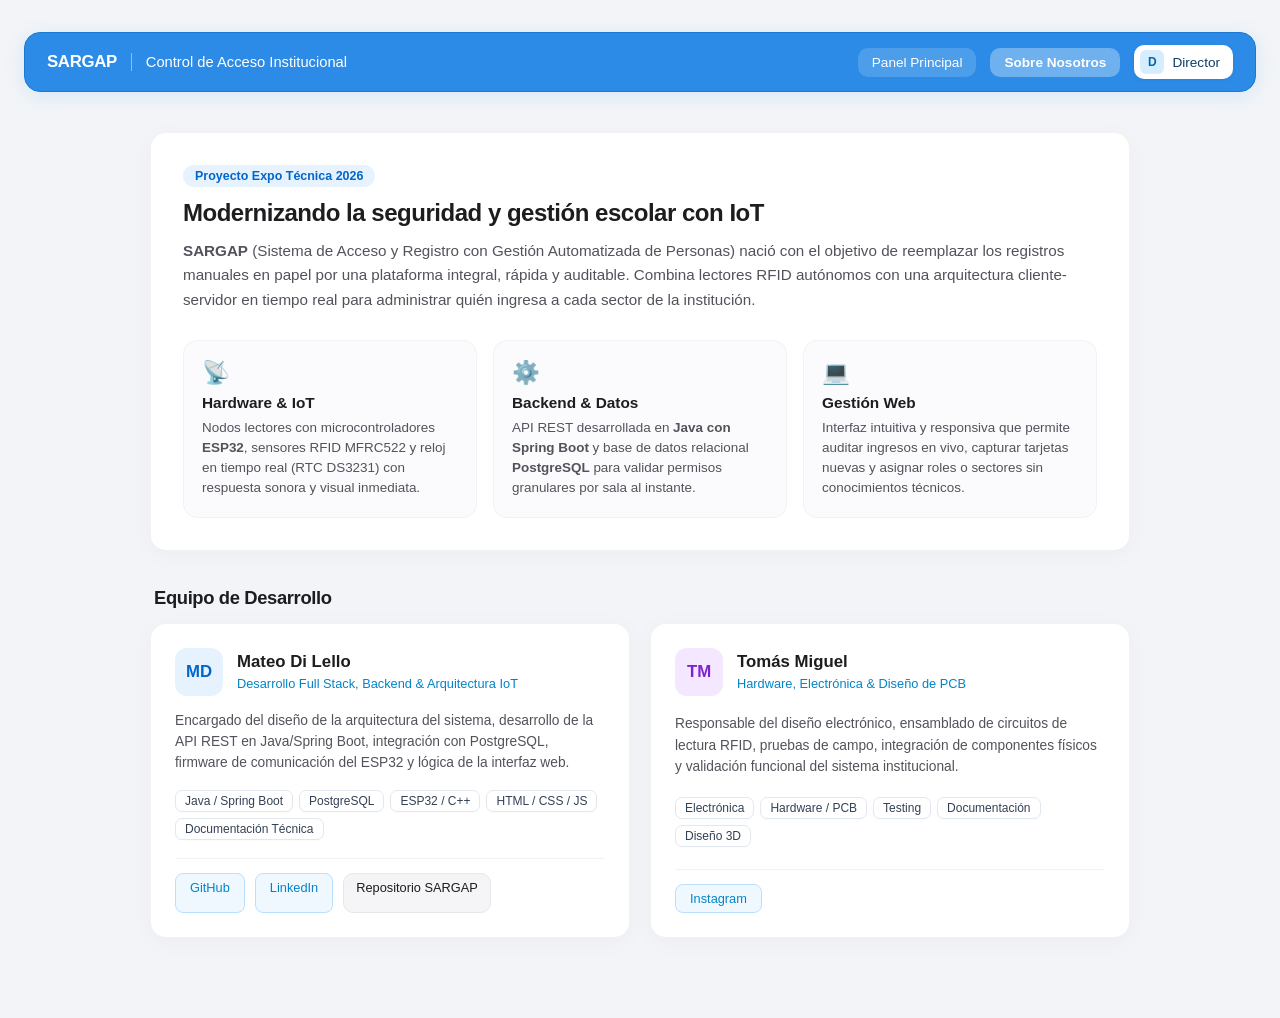
==== Frontend/pages/about.html @ 7285ae33 "Agrega pagina Sobre Nosotros y ajusta ancho de input UID" ====
<!DOCTYPE html>
<html lang="es">
<head>
  <meta charset="UTF-8">
  <meta name="viewport" content="width=device-width, initial-scale=1.0">
  <title>Sobre Nosotros — SARGAP</title>
  <!-- Ajustá esta ruta si tu carpeta de estilos tiene otro nombre -->
  <link rel="stylesheet" href="../css/styles.css">
</head>
<body>

  <!-- BARRA DE NAVEGACIÓN (Igual a index.html) -->
  <header class="navbar">
    <div class="navbar-left">
      <div class="brand">
        <!-- Ajustá la ruta de tu logo si hace falta -->
        <span class="brand-name">SARGAP</span>
      </div>
      <div class="divider"></div>
      <div class="header-title">
        <h1>Control de Acceso Institucional</h1>
      </div>
    </div>

    <div class="navbar-right">
      <a href="index.html" class="nav-item">Panel Principal</a>
      <a href="about.html" class="nav-item" style="background-color: rgba(255,255,255,0.32); font-weight: 600;">Sobre Nosotros</a>
      <div class="user-profile">
        <div class="avatar">D</div>
        <span>Director</span>
      </div>
    </div>
  </header>

  <main class="about-container">

    <!-- TARJETA DE PRESENTACIÓN DEL PROYECTO -->
    <section class="about-hero-card">
      <span class="about-pill">Proyecto Expo Técnica 2026</span>
      <h2>Modernizando la seguridad y gestión escolar con IoT</h2>
      <p>
        <strong>SARGAP</strong> (Sistema de Acceso y Registro con Gestión Automatizada de Personas) nació con el objetivo de reemplazar los registros manuales en papel por una plataforma integral, rápida y auditable. Combina lectores RFID autónomos con una arquitectura cliente-servidor en tiempo real para administrar quién ingresa a cada sector de la institución.
      </p>

      <!-- 3 PILARES TECNOLÓGICOS -->
      <div class="pillars-grid">
        <div class="pillar-item">
          <div class="pillar-icon">📡</div>
          <h3>Hardware & IoT</h3>
          <p>Nodos lectores con microcontroladores <strong>ESP32</strong>, sensores RFID MFRC522 y reloj en tiempo real (RTC DS3231) con respuesta sonora y visual inmediata.</p>
        </div>
        <div class="pillar-item">
          <div class="pillar-icon">⚙️</div>
          <h3>Backend & Datos</h3>
          <p>API REST desarrollada en <strong>Java con Spring Boot</strong> y base de datos relacional <strong>PostgreSQL</strong> para validar permisos granulares por sala al instante.</p>
        </div>
        <div class="pillar-item">
          <div class="pillar-icon">💻</div>
          <h3>Gestión Web</h3>
          <p>Interfaz intuitiva y responsiva que permite auditar ingresos en vivo, capturar tarjetas nuevas y asignar roles o sectores sin conocimientos técnicos.</p>
        </div>
      </div>
    </section>

    <!-- SECCIÓN DEL EQUIPO -->
    <div class="seccion-header">
      <h2>Equipo de Desarrollo</h2>
    </div>

    <section class="team-grid">
      <!-- INTEGRANTE 1: MATEO -->
      <article class="team-card">
        <div class="team-header">
          <div class="team-avatar avatar-mateo">MD</div>
          <div>
            <h3>Mateo Di Lello</h3>
            <span class="team-role">Desarrollo Full Stack, Backend & Arquitectura IoT</span>
          </div>
        </div>
        <p class="team-bio">
          Encargado del diseño de la arquitectura del sistema, desarrollo de la API REST en Java/Spring Boot, integración con PostgreSQL, firmware de comunicación del ESP32 y lógica de la interfaz web.
        </p>
        <div class="team-tags">
          <span class="mini-badge-espacio">Java / Spring Boot</span>
          <span class="mini-badge-espacio">PostgreSQL</span>
          <span class="mini-badge-espacio">ESP32 / C++</span>
          <span class="mini-badge-espacio">HTML / CSS / JS</span>
          <span class="mini-badge-espacio">Documentación Técnica</span>

        </div>
        <div class="team-links">
          <a href="https://github.com/MateoDiLello" target="_blank" rel="noopener noreferrer" class="btn-editar-tabla" style="text-decoration: none;">
            GitHub
          </a>
          <a href="https://www.linkedin.com/in/mateo-di-lello-48b751427" target="_blank" rel="noopener noreferrer" class="btn-editar-tabla" style="text-decoration: none;">
            LinkedIn
          </a>

          <a href="https://github.com/MateoDiLello/SARGAP" target="_blank" rel="noopener noreferrer" class="btn-secundario" style="text-decoration: none; padding: 6px 12px; font-size: 0.8rem;">
            Repositorio SARGAP
          </a>
        

        </div>
      </article>

      <!-- INTEGRANTE 2: TOMÁS -->
      <article class="team-card">
        <div class="team-header">
          <div class="team-avatar avatar-tomas">TM</div>
          <div>
            <h3>Tomás Miguel</h3>
            <span class="team-role">Hardware, Electrónica & Diseño de PCB</span>
          </div>
        </div>
        <p class="team-bio">
          Responsable del diseño electrónico, ensamblado de circuitos de lectura RFID, pruebas de campo, integración de componentes físicos y validación funcional del sistema institucional.
        </p>
        <div class="team-tags">
          <span class="mini-badge-espacio">Electrónica</span>
          <span class="mini-badge-espacio">Hardware / PCB</span>
          <span class="mini-badge-espacio">Testing</span>
          <span class="mini-badge-espacio">Documentación</span>
          <span class="mini-badge-espacio">Diseño 3D</span>
        </div>
        <div class="team-links">
          <a href="https://www.instagram.com/tom_mig_/" target="_blank" rel="noopener noreferrer" class="btn-editar-tabla" style="text-decoration: none;">
            Instagram
          </a>
        </div>
      </article>
    </section>

  </main>

</body>
</html>
---- Frontend/css/styles.css ----
/* =========================================
   1. CONFIGURACIÓN GENERAL Y TIPOGRAFÍA
   ========================================= */
* {
  box-sizing: border-box;
}

body {
  margin: 0;
  padding: 32px 24px;
  font-family: -apple-system, BlinkMacSystemFont, "SF Pro Display", "Segoe UI", Roboto, sans-serif;
  background-color: #f2f4f7;
  color: #1d1d1f;
  -webkit-font-smoothing: antialiased;
}

code {
  font-family: "SF Mono", Menlo, monospace;
  font-size: 0.82rem;
  color: #6e6e73;
}

/* =========================================
   2. BARRA DE NAVEGACIÓN (NAVBAR)
   ========================================= */
.navbar {
  max-width: 100%;
  margin: 0 auto 40px auto;
  background-color: #7cc0f8;
  border: 1px solid #69b5f5;
  padding: 12px 22px;
  border-radius: 16px;
  display: flex;
  justify-content: space-between;
  align-items: center;
  box-shadow: 0 4px 18px rgba(124, 192, 248, 0.22);
}

.navbar-left,
.navbar-right {
  display: flex;
  align-items: center;
  gap: 14px;
}

.brand {
  display: flex;
  align-items: center;
  gap: 10px;
}

.logo-img {
  height: 28px;
  width: auto;
  border-radius: 6px;
}

.brand-name {
  font-size: 1.05rem;
  font-weight: 700;
  color: #ffffff;
  letter-spacing: -0.02em;
}

.divider {
  width: 1px;
  height: 18px;
  background-color: rgba(255, 255, 255, 0.45);
}

.header-title h1 {
  margin: 0;
  font-size: 0.92rem;
  font-weight: 500;
  color: #ffffff;
}

.nav-item {
  color: #ffffff;
  text-decoration: none;
  font-size: 0.85rem;
  font-weight: 500;
  padding: 7px 14px;
  border-radius: 10px;
  background-color: rgba(255, 255, 255, 0.16);
  transition: background-color 0.2s ease;
}

.nav-item:hover {
  background-color: rgba(255, 255, 255, 0.28);
}

.user-profile {
  display: flex;
  align-items: center;
  gap: 8px;
  font-size: 0.85rem;
  color: #0f3d68;
  background-color: #ffffff;
  padding: 5px 13px 5px 6px;
  border-radius: 10px;
  box-shadow: 0 1px 4px rgba(0, 0, 0, 0.06);
}

.avatar {
  width: 24px;
  height: 24px;
  background-color: #d6ecff;
  color: #0369a1;
  border-radius: 6px;
  display: flex;
  align-items: center;
  justify-content: center;
  font-weight: 700;
  font-size: 0.75rem;
}

/* =========================================
   3. ENCABEZADOS DE SECCIÓN Y CONTENEDORES
   ========================================= */
.seccion-header,
.tabla-card,
.form-card {
  max-width: 980px;
  margin-left: auto;
  margin-right: auto;
}

.seccion-header {
  display: flex;
  justify-content: space-between;
  align-items: center;
  margin-bottom: 14px;
  margin-top: 36px;
  padding: 0 4px;
}

.seccion-header h2 {
  margin: 0;
  font-size: 1.15rem;
  font-weight: 600;
  color: #1d1d1f;
  letter-spacing: -0.02em;
}

/* =========================================
   4. BOTONES GENERALES
   ========================================= */
.btn-ver-todos {
  background-color: #ffffff;
  border: 1px solid #e5e7eb;
  color: #0284c7;
  padding: 6px 14px;
  border-radius: 10px;
  font-size: 0.82rem;
  font-weight: 500;
  cursor: pointer;
  box-shadow: 0 1px 2px rgba(0, 0, 0, 0.03);
  transition: all 0.2s ease;
}

.btn-ver-todos:hover {
  background-color: #f0f8ff;
  border-color: #bae0ff;
}

.btn-primario {
  width: 100%;
  padding: 9px 16px;
  background-color: #7cc0f8;
  border: 1px solid #69b5f5;
  color: #ffffff;
  border-radius: 10px;
  font-size: 0.85rem;
  font-weight: 600;
  cursor: pointer;
  box-shadow: 0 2px 8px rgba(124, 192, 248, 0.25);
  transition: all 0.2s ease;
}

.btn-primario:hover {
  background-color: #63b3f6;
  transform: translateY(-1px);
}

.btn-secundario {
  padding: 8px 16px;
  background-color: #f5f5f7;
  border: 1px solid #e5e7eb;
  color: #1d1d1f;
  border-radius: 10px;
  font-size: 0.85rem;
  font-weight: 500;
  cursor: pointer;
  transition: background-color 0.15s ease;
}

.btn-secundario:hover {
  background-color: #e8e8ed;
}

.btn-editar-tabla {
  background-color: #f0f8ff;
  border: 1px solid #bae0ff;
  color: #0284c7;
  padding: 6px 14px;
  border-radius: 8px;
  font-size: 0.8rem;
  font-weight: 500;
  cursor: pointer;
  white-space: nowrap;
  transition: all 0.15s ease;
}

.btn-editar-tabla:hover {
  background-color: #7cc0f8;
  border-color: #69b5f5;
  color: #ffffff;
}

/* =========================================
   5. TARJETAS DE TABLAS Y COLUMNAS
   ========================================= */
.tabla-card {
  background: #ffffff;
  border-radius: 16px;
  border: 1px solid rgba(0, 0, 0, 0.05);
  box-shadow: 0 4px 24px rgba(0, 0, 0, 0.03);
  overflow: hidden;
  margin-bottom: 36px;
}

table {
  width: 100%;
  border-collapse: collapse;
  text-align: left;
}

thead {
  background-color: #ffffff;
  border-bottom: 1px solid #f0f2f5;
}

th {
  padding: 14px 22px;
  font-size: 0.76rem;
  font-weight: 600;
  color: #86868b;
  letter-spacing: 0.02em;
}

td {
  padding: 14px 22px;
  font-size: 0.88rem;
  border-bottom: 1px solid #f5f5f7;
  color: #1d1d1f;
}

td:first-child {
  white-space: nowrap;
}

tbody tr {
  transition: background-color 0.15s ease;
}

tbody tr:hover {
  background-color: #f8fbff;
}

tbody tr:last-child td {
  border-bottom: none;
}

/* Distribución equilibrada en tabla de usuarios (evita espacio muerto) */
#tabla-usuarios {
  table-layout: fixed;
}

#tabla-usuarios th:nth-child(1),
#tabla-usuarios td:nth-child(1) { width: 22%; }

#tabla-usuarios th:nth-child(2),
#tabla-usuarios td:nth-child(2) { width: 25%; }

#tabla-usuarios th:nth-child(3),
#tabla-usuarios td:nth-child(3) { width: 16%; }

#tabla-usuarios th:nth-child(4),
#tabla-usuarios td:nth-child(4) { width: 23%; }

#tabla-usuarios th:nth-child(5),
#tabla-usuarios td:nth-child(5) { width: 14%; text-align: left; }

/* =========================================
   6. BADGES, ESTADOS Y FECHA/HORA
   ========================================= */
.dot {
  height: 7px;
  width: 7px;
  border-radius: 50%;
  display: inline-block;
  margin-right: 10px;
  vertical-align: middle;
  flex-shrink: 0;
}
.dot-verde { background-color: #34c759; }
.dot-rojo { background-color: #ff3b30; }

/* Fecha y hora moderna */
.fecha-contenedor {
  display: inline-flex;
  align-items: center;
  gap: 8px;
  white-space: nowrap;
  vertical-align: middle;
  font-variant-numeric: tabular-nums;
}

.fecha-dia {
  font-weight: 500;
  color: #1d1d1f;
}

.fecha-hora {
  font-size: 0.78rem;
  font-weight: 500;
  color: #6e6e73;
  background-color: #f5f5f7;
  padding: 2px 7px;
  border-radius: 6px;
}

/* Etiquetas de Rol (paleta pastel diferenciada) */
.badge-rol {
  padding: 4px 12px;
  border-radius: 8px;
  font-size: 0.78rem;
  font-weight: 600;
  display: inline-block;
  letter-spacing: -0.01em;
}

.rol-alumno    { background-color: #e6f3ff; color: #0066cc; }
.rol-docente   { background-color: #f3e8ff; color: #7e22ce; }
.rol-preceptor { background-color: #fef3c7; color: #b45309; }
.rol-personal  { background-color: #ccfbf1; color: #0f766e; }
.rol-directivo { background-color: #ffe4e6; color: #be123c; }
.rol-visitante { background-color: #ecfccb; color: #4d7c0f; }
.rol-sin-rol   { background-color: #f5f5f7; color: #86868b; }

/* Etiquetas de Resultado */
.badge-resultado {
  padding: 5px 12px;
  border-radius: 8px;
  font-size: 0.8rem;
  font-weight: 600;
  display: inline-flex;
  align-items: center;
  gap: 6px;
}

.res-permitido {
  background-color: #e3f9e9;
  color: #167938;
}

.res-denegado {
  background-color: #fde7e7;
  color: #c5221f;
}

/* =========================================
   7. CÁPSULA INTERACTIVA DE ESPACIOS
   ========================================= */
.espacios-wrapper {
  display: flex;
  flex-direction: column;
  align-items: flex-start;
}

.btn-espacios-pill {
  display: inline-flex;
  align-items: center;
  gap: 8px;
  padding: 5px 12px;
  background-color: #f8fafc;
  border: 1px solid #e2e8f0;
  border-radius: 999px;
  color: #334155;
  font-family: inherit;
  font-size: 0.82rem;
  font-weight: 500;
  cursor: pointer;
  transition: all 0.2s cubic-bezier(0.25, 0.8, 0.25, 1);
  user-select: none;
}

.btn-espacios-pill:hover {
  background-color: #f0f8ff;
  border-color: #bae0ff;
  color: #0284c7;
  transform: translateY(-1px);
  box-shadow: 0 2px 6px rgba(124, 192, 248, 0.18);
}

.btn-espacios-pill:active {
  transform: scale(0.96);
}

.btn-espacios-pill.abierto {
  background-color: #e6f3ff;
  border-color: #7cc0f8;
  color: #0066cc;
}

.pill-count {
  background-color: #e2e8f0;
  color: #475569;
  font-size: 0.72rem;
  font-weight: 700;
  padding: 1px 7px;
  border-radius: 999px;
  transition: all 0.2s ease;
}

.btn-espacios-pill:hover .pill-count,
.btn-espacios-pill.abierto .pill-count {
  background-color: #7cc0f8;
  color: #ffffff;
}

.pill-chevron {
  width: 14px;
  height: 14px;
  transition: transform 0.28s cubic-bezier(0.34, 1.56, 0.64, 1);
}

.btn-espacios-pill.abierto .pill-chevron {
  transform: rotate(180deg);
}

.espacios-panel {
  max-height: 0;
  overflow: hidden;
  opacity: 0;
  transform: translateY(-4px);
  transition: max-height 0.3s ease, opacity 0.22s ease, transform 0.22s ease, margin-top 0.22s ease;
}

.espacios-panel.abierto {
  max-height: 180px;
  opacity: 1;
  transform: translateY(0);
  margin-top: 8px;
}

.badge-espacios-container {
  display: flex;
  flex-wrap: wrap;
  gap: 6px;
  max-width: 280px;
  padding: 8px 10px;
  background-color: #fbfbfd;
  border: 1px solid #f0f2f5;
  border-radius: 12px;
}

.mini-badge-espacio {
  background-color: #ffffff;
  color: #334155;
  border: 1px solid #e2e8f0;
  padding: 3px 9px;
  border-radius: 7px;
  font-size: 0.75rem;
  font-weight: 500;
  box-shadow: 0 1px 2px rgba(0, 0, 0, 0.02);
}

.mini-badge-espacio.total {
  background-color: #ffe4e6;
  color: #be123c;
  border-color: #fecdd3;
  font-weight: 600;
}

/* =========================================
   8. PIE DE TABLA Y PAGINACIÓN
   ========================================= */
.tabla-footer {
  padding: 12px 22px;
  background-color: #fbfbfd;
  border-top: 1px solid #f0f2f5;
  font-size: 0.8rem;
  color: #86868b;
  display: flex;
justify-content: space-between;
align-items: center;
flex-wrap: wrap;
gap: 10px;
}
.paginacion {
display: flex;
align-items: center;
gap: 5px;
}
.btn-pagina {
min-width: 30px;
height: 30px;
padding: 0 8px;
border-radius: 8px;
border: 1px solid #e2e8f0;
background-color: #ffffff;
color: #475569;
font-size: 0.8rem;
font-weight: 500;
cursor: pointer;
transition: all 0.15s ease;
}
.btn-pagina:hover:not(:disabled) {
background-color: #f0f8ff;
border-color: #bae0ff;
color: #0284c7;
}
.btn-pagina.activa {
background-color: #7cc0f8;
border-color: #7cc0f8;
color: #ffffff;
font-weight: 600;
}
.paginacion-puntos {
color: #94a3b8;
padding: 0 4px;
font-size: 0.85rem;
}
/* =========================================
9. FORMULARIO DE ALTA DE USUARIO
========================================= */
.form-card {
margin-bottom: 28px;
background: #ffffff;
border-radius: 16px;
border: 1px solid rgba(0, 0, 0, 0.05);
box-shadow: 0 4px 24px rgba(0, 0, 0, 0.03);
padding: 20px 22px;
}
.form-grid {
display: grid;
grid-template-columns: repeat(auto-fit, minmax(240px, 1fr));
gap: 14px;
align-items: end;
}
.form-group label {
display: block;
font-size: 0.78rem;
font-weight: 600;
color: #86868b;
margin-bottom: 6px;
}
.form-control {
width: 100%;
padding: 9px 12px;
border-radius: 10px;
border: 1px solid #e5e7eb;
background-color: #fbfbfd;
color: #1d1d1f;
font-family: inherit;
font-size: 0.86rem;
transition: all 0.2s ease;
}
.form-control:focus {
outline: none;
background-color: #ffffff;
border-color: #7cc0f8;
box-shadow: 0 0 0 3px rgba(124, 192, 248, 0.22);
}
.input-uppercase {
text-transform: uppercase;
font-family: "SF Mono", Menlo, monospace;
}
.mensaje-feedback {
margin: 12px 0 0 0;
font-size: 0.84rem;
font-weight: 500;
display: none;
}
/* =========================================
10. VENTANA MODAL DE EDICIÓN
========================================= */
.modal-overlay {
display: none;
position: fixed;
inset: 0;
background-color: rgba(29, 29, 31, 0.45);
backdrop-filter: blur(4px);
-webkit-backdrop-filter: blur(4px);
justify-content: center;
align-items: center;
z-index: 1000;
padding: 16px;
}
.modal-card {
background: #ffffff;
border-radius: 16px;
border: 1px solid rgba(0, 0, 0, 0.06);
box-shadow: 0 20px 40px rgba(0, 0, 0, 0.14);
padding: 24px;
width: 440px;
max-width: 100%;
animation: modalFadeIn 0.18s ease-out;
}
@keyframes modalFadeIn {
from { opacity: 0; transform: scale(0.97); }
to   { opacity: 1; transform: scale(1); }
}
.modal-title {
margin: 0 0 18px 0;
font-size: 1.05rem;
font-weight: 600;
color: #1d1d1f;
}
.modal-title span {
color: #0284c7;
}
.espacios-grid {
display: grid;
grid-template-columns: 1fr 1fr;
gap: 10px;
background-color: #fbfbfd;
border: 1px solid #e5e7eb;
border-radius: 12px;
padding: 14px;
margin-bottom: 16px;
}
.espacio-item {
display: flex;
align-items: center;
gap: 8px;
font-size: 0.85rem;
color: #1d1d1f;
cursor: pointer;
}
.espacio-item.total {
grid-column: span 2;
padding-bottom: 10px;
margin-bottom: 2px;
border-bottom: 1px solid #e5e7eb;
font-weight: 600;
color: #0369a1;
}
.modal-check-activo {
display: flex;
align-items: center;
gap: 8px;
font-size: 0.86rem;
font-weight: 500;
color: #1d1d1f;
margin-bottom: 22px;
cursor: pointer;
}
.modal-actions {
display: flex;
justify-content: flex-end;
gap: 10px;
}
.modal-actions .btn-primario {
width: auto;
}

/* =========================================
   11. DISEÑO RESPONSIVE (TABLETS Y MÓVILES)
   ========================================= */

/* Permite desplazamiento horizontal suave en tablas si la pantalla es muy angosta */
.tabla-card {
  overflow-x: auto;
  -webkit-overflow-scrolling: touch;
}

/* Tablets y pantallas medianas (hasta 860px) */
@media (max-width: 860px) {
  .navbar {
    flex-direction: column;
    align-items: flex-start;
    gap: 12px;
    padding: 16px;
  }

  .navbar-right {
    width: 100%;
    justify-content: space-between;
    flex-wrap: wrap;
  }

  .divider,
  .header-title {
    display: none; /* Simplifica el header en pantallas medianas/chicas */
  }

  /* Desactiva anchos fijos de columnas para que la tabla respire en scroll horizontal */
  #tabla-usuarios {
    table-layout: auto;
    min-width: 680px;
  }

  #tabla-usuarios th,
  #tabla-usuarios td {
    width: auto !important;
  }

  table {
    min-width: 680px;
  }
}

/* Celulares (hasta 600px) */
@media (max-width: 600px) {
  body {
    padding: 16px 12px;
  }

  .navbar {
    margin-bottom: 24px;
    border-radius: 14px;
  }

  .seccion-header {
    margin-top: 24px;
    flex-wrap: wrap;
    gap: 10px;
  }

  .seccion-header h2 {
    font-size: 1.05rem;
  }

  .form-card {
    padding: 16px;
    border-radius: 14px;
  }

  .form-grid {
    grid-template-columns: 1fr; /* Apila los campos en una sola columna cómoda para el dedo */
    gap: 12px;
  }

  th,
  td {
    padding: 11px 14px;
    font-size: 0.82rem;
  }

  .tabla-footer {
    flex-direction: column;
    align-items: flex-start;
    padding: 12px 14px;
  }

  .paginacion {
    width: 100%;
    justify-content: center;
    flex-wrap: wrap;
  }

  /* Ajustes del Modal en celular */
  .modal-card {
    padding: 18px;
    border-radius: 14px;
  }

  .espacios-grid {
    grid-template-columns: 1fr; /* Un checkbox por fila para tocar cómodo */
  }

  .espacio-item.total {
    grid-column: span 1;
  }

  .modal-actions {
    flex-direction: column-reverse;
  }

  .modal-actions button,
  .modal-actions .btn-primario {
    width: 100%;
  }
}

/* =========================================
   12. ACCESIBILIDAD (SIN JAVASCRIPT)
   ========================================= */

/* 1. Foco visible y claro al navegar con teclado (tecla Tab) */
a:focus-visible,
button:focus-visible,
input:focus-visible,
select:focus-visible,
summary:focus-visible {
  outline: 3px solid #0284c7;
  outline-offset: 2px;
  border-radius: 8px;
}

/* 2. Mejor contraste en textos secundarios (cumple estándar WCAG AA) */
th,
.tabla-footer,
.form-group label,
.fecha-hora {
  color: #52525b; /* Gris más oscuro y legible que #86868b */
}

.navbar {
  background-color: #2b8be6; /* Celeste con mayor contraste para texto blanco */
  border-color: #1d78d1;
}

/* 3. Tamaño táctil mínimo recomendado (44px en controles principales) */
.btn-primario,
.btn-secundario,
.form-control {
  min-height: 40px;
}

/* 4. Respeta la preferencia del sistema de reducir animaciones */
@media (prefers-reduced-motion: reduce) {
  *,
  *::before,
  *::after {
    animation-duration: 0.01ms !important;
    animation-iteration-count: 1 !important;
    transition-duration: 0.01ms !important;
    scroll-behavior: auto !important;
  }
}


/* =========================================
   13. PÁGINA SOBRE NOSOTROS
   ========================================= */
.about-container {
  max-width: 980px;
  margin: 0 auto 48px auto;
}

.about-hero-card {
  background: #ffffff;
  border-radius: 16px;
  border: 1px solid rgba(0, 0, 0, 0.05);
  box-shadow: 0 4px 24px rgba(0, 0, 0, 0.03);
  padding: 32px;
  margin-bottom: 32px;
}

.about-pill {
  display: inline-block;
  background-color: #e6f3ff;
  color: #0066cc;
  font-size: 0.78rem;
  font-weight: 600;
  padding: 4px 12px;
  border-radius: 999px;
  margin-bottom: 12px;
}

.about-hero-card h2 {
  margin: 0 0 12px 0;
  font-size: 1.5rem;
  font-weight: 700;
  color: #1d1d1f;
  letter-spacing: -0.02em;
}

.about-hero-card > p {
  margin: 0 0 28px 0;
  font-size: 0.95rem;
  line-height: 1.6;
  color: #52525b;
}

.pillars-grid {
  display: grid;
  grid-template-columns: repeat(auto-fit, minmax(240px, 1fr));
  gap: 16px;
}

.pillar-item {
  background-color: #fbfbfd;
  border: 1px solid #f0f2f5;
  border-radius: 14px;
  padding: 18px;
}

.pillar-icon {
  font-size: 1.4rem;
  margin-bottom: 8px;
}

.pillar-item h3 {
  margin: 0 0 6px 0;
  font-size: 0.96rem;
  font-weight: 600;
  color: #1d1d1f;
}

.pillar-item p {
  margin: 0;
  font-size: 0.84rem;
  line-height: 1.5;
  color: #52525b;
}

/* Tarjetas del equipo */
.team-grid {
  display: grid;
  grid-template-columns: repeat(auto-fit, minmax(320px, 1fr));
  gap: 20px;
}

.team-card {
  background: #ffffff;
  border-radius: 16px;
  border: 1px solid rgba(0, 0, 0, 0.05);
  box-shadow: 0 4px 24px rgba(0, 0, 0, 0.03);
  padding: 24px;
  display: flex;
  flex-direction: column;
  justify-content: space-between;
}

.team-header {
  display: flex;
  align-items: center;
  gap: 14px;
  margin-bottom: 14px;
}

.team-avatar {
  width: 48px;
  height: 48px;
  border-radius: 12px;
  display: flex;
  align-items: center;
  justify-content: center;
  font-size: 1.05rem;
  font-weight: 700;
  flex-shrink: 0;
}

.avatar-mateo {
  background-color: #e6f3ff;
  color: #0066cc;
}

.avatar-tomas {
  background-color: #f3e8ff;
  color: #7e22ce;
}

.team-header h3 {
  margin: 0 0 2px 0;
  font-size: 1.05rem;
  font-weight: 600;
  color: #1d1d1f;
}

.team-role {
  font-size: 0.8rem;
  font-weight: 500;
  color: #0284c7;
}

.team-bio {
  margin: 0 0 16px 0;
  font-size: 0.86rem;
  line-height: 1.55;
  color: #52525b;
}

.team-tags {
  display: flex;
  flex-wrap: wrap;
  gap: 6px;
  margin-bottom: 18px;
}

.team-links {
  display: flex;
  gap: 10px;
  padding-top: 14px;
  border-top: 1px solid #f0f2f5;
}
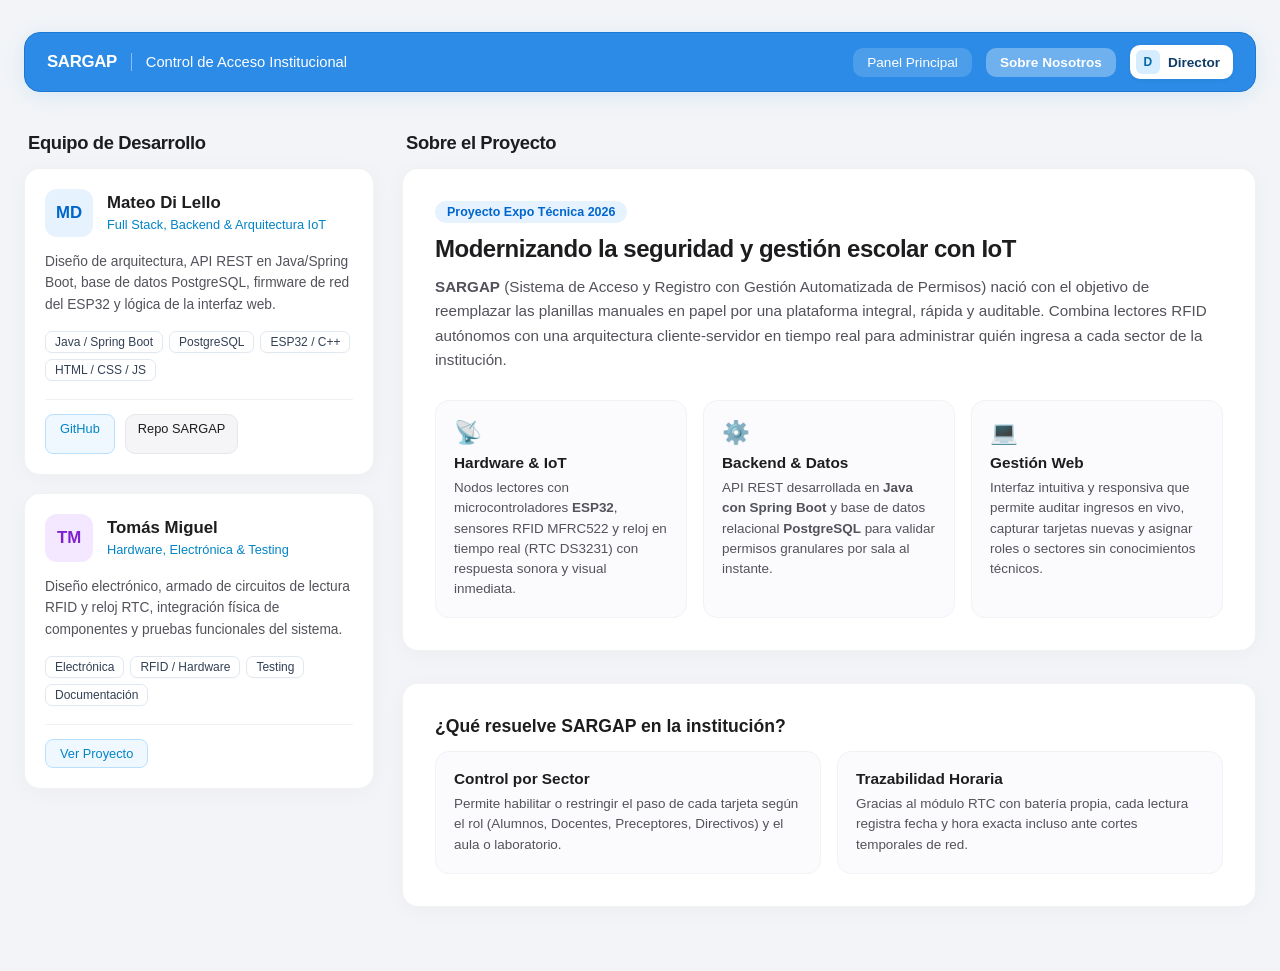
==== commit 0d68b04c: "Actualiza layout en 2 columnas alineadas en Panel Principal y Sobre Nosotros" ====
--- a/Frontend/pages/about.html
+++ b/Frontend/pages/about.html
@@ -1,19 +1,20 @@
 <!DOCTYPE html>
 <html lang="es">
+
 <head>
   <meta charset="UTF-8">
   <meta name="viewport" content="width=device-width, initial-scale=1.0">
   <title>Sobre Nosotros — SARGAP</title>
-  <!-- Ajustá esta ruta si tu carpeta de estilos tiene otro nombre -->
   <link rel="stylesheet" href="../css/styles.css">
 </head>
+
 <body>
 
-  <!-- BARRA DE NAVEGACIÓN (Igual a index.html) -->
+  <!-- BARRA DE NAVEGACIÓN (Idéntica a index.html) -->
   <header class="navbar">
     <div class="navbar-left">
       <div class="brand">
-        <!-- Ajustá la ruta de tu logo si hace falta -->
+        <img src="../img/logo.png" alt="Logo SARGAP" class="logo-img" onerror="this.style.display='none'">
         <span class="brand-name">SARGAP</span>
       </div>
       <div class="divider"></div>
@@ -27,111 +28,127 @@
       <a href="about.html" class="nav-item" style="background-color: rgba(255,255,255,0.32); font-weight: 600;">Sobre Nosotros</a>
       <div class="user-profile">
         <div class="avatar">D</div>
-        <span>Director</span>
+        <span><strong>Director</strong></span>
       </div>
     </div>
   </header>
 
-  <main class="about-container">
+  <!-- LAYOUT EN 2 COLUMNAS (Reutiliza .dashboard-layout) -->
+  <main class="dashboard-layout">
 
-    <!-- TARJETA DE PRESENTACIÓN DEL PROYECTO -->
-    <section class="about-hero-card">
-      <span class="about-pill">Proyecto Expo Técnica 2026</span>
-      <h2>Modernizando la seguridad y gestión escolar con IoT</h2>
-      <p>
-        <strong>SARGAP</strong> (Sistema de Acceso y Registro con Gestión Automatizada de Personas) nació con el objetivo de reemplazar los registros manuales en papel por una plataforma integral, rápida y auditable. Combina lectores RFID autónomos con una arquitectura cliente-servidor en tiempo real para administrar quién ingresa a cada sector de la institución.
-      </p>
+    <!-- COLUMNA IZQUIERDA: TARJETAS DE MATEO Y TOMÁS -->
+    <aside class="dashboard-sidebar">
+      <div class="seccion-header" style="margin-top: 0;">
+        <h2>Equipo de Desarrollo</h2>
+      </div>
 
-      <!-- 3 PILARES TECNOLÓGICOS -->
-      <div class="pillars-grid">
-        <div class="pillar-item">
-          <div class="pillar-icon">📡</div>
-          <h3>Hardware & IoT</h3>
-          <p>Nodos lectores con microcontroladores <strong>ESP32</strong>, sensores RFID MFRC522 y reloj en tiempo real (RTC DS3231) con respuesta sonora y visual inmediata.</p>
-        </div>
-        <div class="pillar-item">
-          <div class="pillar-icon">⚙️</div>
-          <h3>Backend & Datos</h3>
-          <p>API REST desarrollada en <strong>Java con Spring Boot</strong> y base de datos relacional <strong>PostgreSQL</strong> para validar permisos granulares por sala al instante.</p>
-        </div>
-        <div class="pillar-item">
-          <div class="pillar-icon">💻</div>
-          <h3>Gestión Web</h3>
-          <p>Interfaz intuitiva y responsiva que permite auditar ingresos en vivo, capturar tarjetas nuevas y asignar roles o sectores sin conocimientos técnicos.</p>
-        </div>
+      <div class="team-sidebar-list">
+        <!-- INTEGRANTE 1: MATEO -->
+        <article class="team-card">
+          <div class="team-header">
+            <div class="team-avatar avatar-mateo">MD</div>
+            <div>
+              <h3>Mateo Di Lello</h3>
+              <span class="team-role">Full Stack, Backend & Arquitectura IoT</span>
+            </div>
+          </div>
+          <p class="team-bio">
+            Diseño de arquitectura, API REST en Java/Spring Boot, base de datos PostgreSQL, firmware de red del ESP32 y lógica de la interfaz web.
+          </p>
+          <div class="team-tags">
+            <span class="mini-badge-espacio">Java / Spring Boot</span>
+            <span class="mini-badge-espacio">PostgreSQL</span>
+            <span class="mini-badge-espacio">ESP32 / C++</span>
+            <span class="mini-badge-espacio">HTML / CSS / JS</span>
+          </div>
+          <div class="team-links">
+            <a href="https://github.com" target="_blank" rel="noopener noreferrer" class="btn-editar-tabla" style="text-decoration: none;">
+              GitHub
+            </a>
+            <a href="https://github.com/SARGAP" target="_blank" rel="noopener noreferrer" class="btn-secundario" style="text-decoration: none; padding: 6px 12px; font-size: 0.8rem;">
+              Repo SARGAP
+            </a>
+          </div>
+        </article>
+
+        <!-- INTEGRANTE 2: TOMÁS -->
+        <article class="team-card">
+          <div class="team-header">
+            <div class="team-avatar avatar-tomas">TM</div>
+            <div>
+              <h3>Tomás Miguel</h3>
+              <span class="team-role">Hardware, Electrónica & Testing</span>
+            </div>
+          </div>
+          <p class="team-bio">
+            Diseño electrónico, armado de circuitos de lectura RFID y reloj RTC, integración física de componentes y pruebas funcionales del sistema.
+          </p>
+          <div class="team-tags">
+            <span class="mini-badge-espacio">Electrónica</span>
+            <span class="mini-badge-espacio">RFID / Hardware</span>
+            <span class="mini-badge-espacio">Testing</span>
+            <span class="mini-badge-espacio">Documentación</span>
+          </div>
+          <div class="team-links">
+            <a href="https://github.com/SARGAP" target="_blank" rel="noopener noreferrer" class="btn-editar-tabla" style="text-decoration: none;">
+              Ver Proyecto
+            </a>
+          </div>
+        </article>
       </div>
-    </section>
+    </aside>
 
-    <!-- SECCIÓN DEL EQUIPO -->
-    <div class="seccion-header">
-      <h2>Equipo de Desarrollo</h2>
-    </div>
+    <!-- COLUMNA DERECHA: INFORMACIÓN DEL PROYECTO Y ARQUITECTURA -->
+    <div class="dashboard-content">
+      <div class="seccion-header" style="margin-top: 0;">
+        <h2>Sobre el Proyecto</h2>
+      </div>
 
-    <section class="team-grid">
-      <!-- INTEGRANTE 1: MATEO -->
-      <article class="team-card">
-        <div class="team-header">
-          <div class="team-avatar avatar-mateo">MD</div>
-          <div>
-            <h3>Mateo Di Lello</h3>
-            <span class="team-role">Desarrollo Full Stack, Backend & Arquitectura IoT</span>
+      <section class="about-hero-card">
+        <span class="about-pill">Proyecto Expo Técnica 2026</span>
+        <h2>Modernizando la seguridad y gestión escolar con IoT</h2>
+        <p>
+          <strong>SARGAP</strong> (Sistema de Acceso y Registro con Gestión Automatizada de Permisos) nació con el objetivo de reemplazar las planillas manuales en papel por una plataforma integral, rápida y auditable. Combina lectores RFID autónomos con una arquitectura cliente-servidor en tiempo real para administrar quién ingresa a cada sector de la institución.
+        </p>
+
+        <!-- 3 PILARES TECNOLÓGICOS -->
+        <div class="pillars-grid">
+          <div class="pillar-item">
+            <div class="pillar-icon">📡</div>
+            <h3>Hardware & IoT</h3>
+            <p>Nodos lectores con microcontroladores <strong>ESP32</strong>, sensores RFID MFRC522 y reloj en tiempo real (RTC DS3231) con respuesta sonora y visual inmediata.</p>
+          </div>
+          <div class="pillar-item">
+            <div class="pillar-icon">⚙️</div>
+            <h3>Backend & Datos</h3>
+            <p>API REST desarrollada en <strong>Java con Spring Boot</strong> y base de datos relacional <strong>PostgreSQL</strong> para validar permisos granulares por sala al instante.</p>
+          </div>
+          <div class="pillar-item">
+            <div class="pillar-icon">💻</div>
+            <h3>Gestión Web</h3>
+            <p>Interfaz intuitiva y responsiva que permite auditar ingresos en vivo, capturar tarjetas nuevas y asignar roles o sectores sin conocimientos técnicos.</p>
           </div>
         </div>
-        <p class="team-bio">
-          Encargado del diseño de la arquitectura del sistema, desarrollo de la API REST en Java/Spring Boot, integración con PostgreSQL, firmware de comunicación del ESP32 y lógica de la interfaz web.
-        </p>
-        <div class="team-tags">
-          <span class="mini-badge-espacio">Java / Spring Boot</span>
-          <span class="mini-badge-espacio">PostgreSQL</span>
-          <span class="mini-badge-espacio">ESP32 / C++</span>
-          <span class="mini-badge-espacio">HTML / CSS / JS</span>
-          <span class="mini-badge-espacio">Documentación Técnica</span>
+      </section>
 
-        </div>
-        <div class="team-links">
-          <a href="https://github.com/MateoDiLello" target="_blank" rel="noopener noreferrer" class="btn-editar-tabla" style="text-decoration: none;">
-            GitHub
-          </a>
-          <a href="https://www.linkedin.com/in/mateo-di-lello-48b751427" target="_blank" rel="noopener noreferrer" class="btn-editar-tabla" style="text-decoration: none;">
-            LinkedIn
-          </a>
-
-          <a href="https://github.com/MateoDiLello/SARGAP" target="_blank" rel="noopener noreferrer" class="btn-secundario" style="text-decoration: none; padding: 6px 12px; font-size: 0.8rem;">
-            Repositorio SARGAP
-          </a>
-        
-
-        </div>
-      </article>
-
-      <!-- INTEGRANTE 2: TOMÁS -->
-      <article class="team-card">
-        <div class="team-header">
-          <div class="team-avatar avatar-tomas">TM</div>
-          <div>
-            <h3>Tomás Miguel</h3>
-            <span class="team-role">Hardware, Electrónica & Diseño de PCB</span>
+      <!-- TARJETA EXTRA DE CARACTERÍSTICAS CLAVE -->
+      <section class="about-hero-card">
+        <h3 style="margin: 0 0 14px 0; font-size: 1.1rem; color: #1d1d1f;">¿Qué resuelve SARGAP en la institución?</h3>
+        <div class="pillars-grid">
+          <div class="pillar-item">
+            <h3>Control por Sector</h3>
+            <p>Permite habilitar o restringir el paso de cada tarjeta según el rol (Alumnos, Docentes, Preceptores, Directivos) y el aula o laboratorio.</p>
+          </div>
+          <div class="pillar-item">
+            <h3>Trazabilidad Horaria</h3>
+            <p>Gracias al módulo RTC con batería propia, cada lectura registra fecha y hora exacta incluso ante cortes temporales de red.</p>
           </div>
         </div>
-        <p class="team-bio">
-          Responsable del diseño electrónico, ensamblado de circuitos de lectura RFID, pruebas de campo, integración de componentes físicos y validación funcional del sistema institucional.
-        </p>
-        <div class="team-tags">
-          <span class="mini-badge-espacio">Electrónica</span>
-          <span class="mini-badge-espacio">Hardware / PCB</span>
-          <span class="mini-badge-espacio">Testing</span>
-          <span class="mini-badge-espacio">Documentación</span>
-          <span class="mini-badge-espacio">Diseño 3D</span>
-        </div>
-        <div class="team-links">
-          <a href="https://www.instagram.com/tom_mig_/" target="_blank" rel="noopener noreferrer" class="btn-editar-tabla" style="text-decoration: none;">
-            Instagram
-          </a>
-        </div>
-      </article>
-    </section>
+      </section>
+    </div>
 
   </main>
 
 </body>
+
 </html>
--- a/Frontend/css/styles.css
+++ b/Frontend/css/styles.css
@@ -989,3 +989,67 @@
   padding-top: 14px;
   border-top: 1px solid #f0f2f5;
 }
+
+/* Apila las tarjetas de equipo en la barra lateral izquierda */
+.team-sidebar-list {
+  display: flex;
+  flex-direction: column;
+  gap: 18px;
+}
+
+.team-sidebar-list .team-card {
+  padding: 20px;
+}
+
+
+/* =========================================
+   14. LAYOUT DE DASHBOARD EN 2 COLUMNAS
+   ========================================= */
+.dashboard-layout {
+  max-width: 100%; /* Ocupa todo el ancho disponible, alineado con el navbar */
+  margin: 0;
+  display: grid;
+  grid-template-columns: 350px 1fr; /* 350px a la izquierda y todo el resto para las tablas */
+  gap: 28px;
+  align-items: start;
+}
+
+
+/* Barra lateral fija al hacer scroll */
+.dashboard-sidebar {
+  position: sticky;
+  top: 24px;
+}
+
+/* Dentro del sidebar, los campos del formulario se apilan verticalmente */
+.dashboard-sidebar .form-grid {
+  grid-template-columns: 1fr;
+  gap: 14px;
+}
+
+.dashboard-sidebar .form-card,
+.dashboard-content .seccion-header,
+.dashboard-content .tabla-card {
+  max-width: 100%;
+  margin-left: 0;
+  margin-right: 0;
+}
+
+.dashboard-content .seccion-header:first-child {
+  margin-top: 0;
+}
+
+/* Responsive: en pantallas menores a 1024px vuelve a 1 sola columna */
+@media (max-width: 1024px) {
+  .dashboard-layout {
+    grid-template-columns: 1fr;
+  }
+
+  .dashboard-sidebar {
+    position: static;
+  }
+
+  .dashboard-sidebar .form-grid {
+    grid-template-columns: repeat(auto-fit, minmax(200px, 1fr));
+  }
+}
